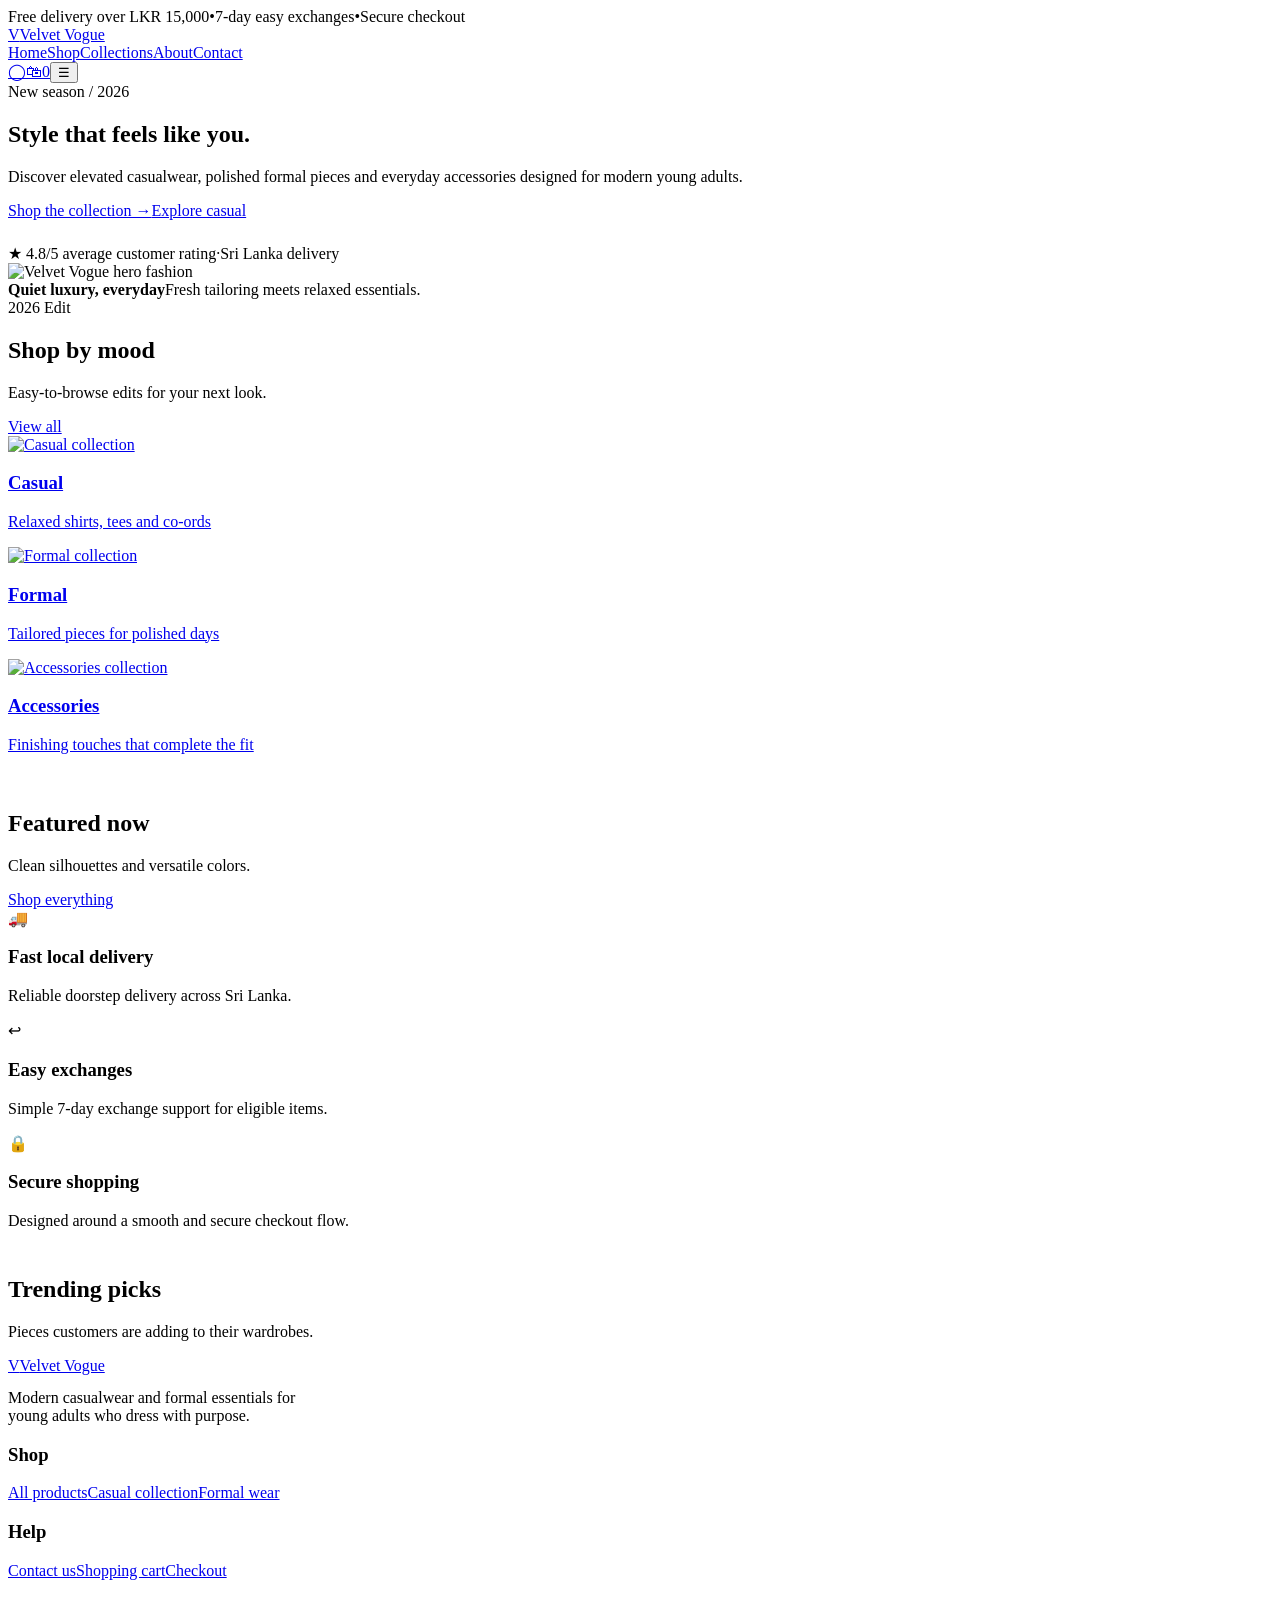
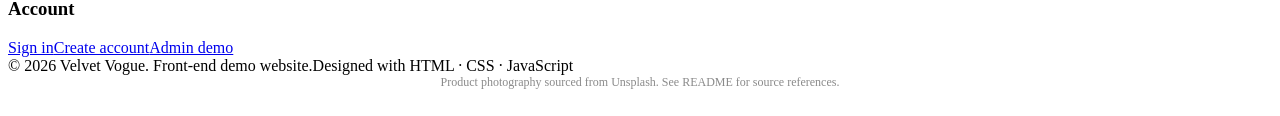
==== index.html @ 81f73acd "Add files via upload" ====
<!DOCTYPE html><html lang="en"><head><meta charset="UTF-8"><meta name="viewport" content="width=device-width, initial-scale=1.0"><title>Modern Fashion Store | Velvet Vogue</title><meta name="description" content="Velvet Vogue modern fashion e-commerce website"><link rel="stylesheet" href="css/styles.css"></head><body><header><div class="topbar"><div class="topbar-inner"><span>Free delivery over LKR 15,000</span><span>•</span><span>7-day easy exchanges</span><span>•</span><span>Secure checkout</span></div></div><nav class="navbar"><div class="container navbar-inner"><a class="logo" href="index.html"><span class="logo-mark">V</span><span>Velvet Vogue</span></a><div class="nav-links" id="nav-links"><a href="index.html">Home</a><a href="products.html">Shop</a><a href="collection.html">Collections</a><a href="about.html">About</a><a href="contact.html">Contact</a></div><div class="nav-actions"><a class="icon-btn" href="login.html" title="Account">◯</a><a class="icon-btn" href="cart.html" title="Cart">🛍<span class="cart-badge" data-cart-count>0</span></a><button class="menu-btn" id="menu-btn" aria-label="Menu">☰</button></div></div></nav></header><main><section class="hero"><div class="container hero-grid"><div class="hero-copy"><span class="eyebrow">New season / 2026</span><h1>Style that feels like <span style="color:var(--accent)">you.</span></h1><p>Discover elevated casualwear, polished formal pieces and everyday accessories designed for modern young adults.</p><div class="hero-actions"><a class="btn btn-primary" href="products.html">Shop the collection →</a><a class="btn btn-secondary" href="collection.html">Explore casual</a></div><div class="inline" style="margin-top:24px"><span class="small">★ 4.8/5 average customer rating</span><span class="small">·</span><span class="small">Sri Lanka delivery</span></div></div><div class="hero-visual"><img src="https://images.unsplash.com/photo-1520975954732-35dd22299614?auto=format&fit=crop&w=1000&q=85" alt="Velvet Vogue hero fashion"><div class="floating-card"><div><strong>Quiet luxury, everyday</strong><span>Fresh tailoring meets relaxed essentials.</span></div><span class="btn btn-secondary">2026 Edit</span></div></div></div></section><section class="section"><div class="container"><div class="section-head"><div><h2>Shop by mood</h2><p>Easy-to-browse edits for your next look.</p></div><a href="products.html" class="btn btn-secondary">View all</a></div><div class="category-grid"><a class="category-card" href="collection.html"><img src="https://images.unsplash.com/photo-1523398002811-999ca8dec234?auto=format&fit=crop&w=1000&q=85" alt="Casual collection"><div class="category-overlay"><h3>Casual</h3><p>Relaxed shirts, tees and co-ords</p></div></a><a class="category-card" href="products.html"><img src="https://images.unsplash.com/photo-1520975954732-35dd22299614?auto=format&fit=crop&w=1000&q=85" alt="Formal collection"><div class="category-overlay"><h3>Formal</h3><p>Tailored pieces for polished days</p></div></a><a class="category-card" href="products.html"><img src="https://images.unsplash.com/photo-1622445275576-721325763afe?auto=format&fit=crop&w=1000&q=85" alt="Accessories collection"><div class="category-overlay"><h3>Accessories</h3><p>Finishing touches that complete the fit</p></div></a></div></div></section><section class="section" style="padding-top:20px"><div class="container"><div class="section-head"><div><h2>Featured now</h2><p>Clean silhouettes and versatile colors.</p></div><a href="products.html" class="btn btn-secondary">Shop everything</a></div><div class="grid-4" id="featured-products"></div></div></section><section class="section"><div class="container"><div class="feature-band"><div class="feature"><div class="feature-icon">🚚</div><div><h3>Fast local delivery</h3><p>Reliable doorstep delivery across Sri Lanka.</p></div></div><div class="feature"><div class="feature-icon">↩</div><div><h3>Easy exchanges</h3><p>Simple 7-day exchange support for eligible items.</p></div></div><div class="feature"><div class="feature-icon">🔒</div><div><h3>Secure shopping</h3><p>Designed around a smooth and secure checkout flow.</p></div></div></div></div></section><section class="section" style="padding-top:10px"><div class="container"><div class="section-head"><div><h2>Trending picks</h2><p>Pieces customers are adding to their wardrobes.</p></div></div><div class="grid-4" id="trending-products"></div></div></section></main><footer class="footer"><div class="container footer-grid"><div><a class="logo" href="index.html"><span class="logo-mark">V</span><span>Velvet Vogue</span></a><p style="max-width:330px;margin-top:14px">Modern casualwear and formal essentials for young adults who dress with purpose.</p></div><div><h3>Shop</h3><a href="products.html">All products</a><a href="collection.html">Casual collection</a><a href="products.html">Formal wear</a></div><div><h3>Help</h3><a href="contact.html">Contact us</a><a href="cart.html">Shopping cart</a><a href="checkout.html">Checkout</a></div><div><h3>Account</h3><a href="login.html">Sign in</a><a href="register.html">Create account</a><a href="admin.html">Admin demo</a></div></div><div class="container footer-bottom"><span>© 2026 Velvet Vogue. Front-end demo website.</span><span>Designed with HTML · CSS · JavaScript</span></div></footer><div class="toast"></div><script src="js/app.js"></script><!-- Image source credit --><div class="container" style="padding:0 0 18px;text-align:center;font-size:12px;color:#8a8a8a">Product photography sourced from Unsplash. See README for source references.</div></body></html>
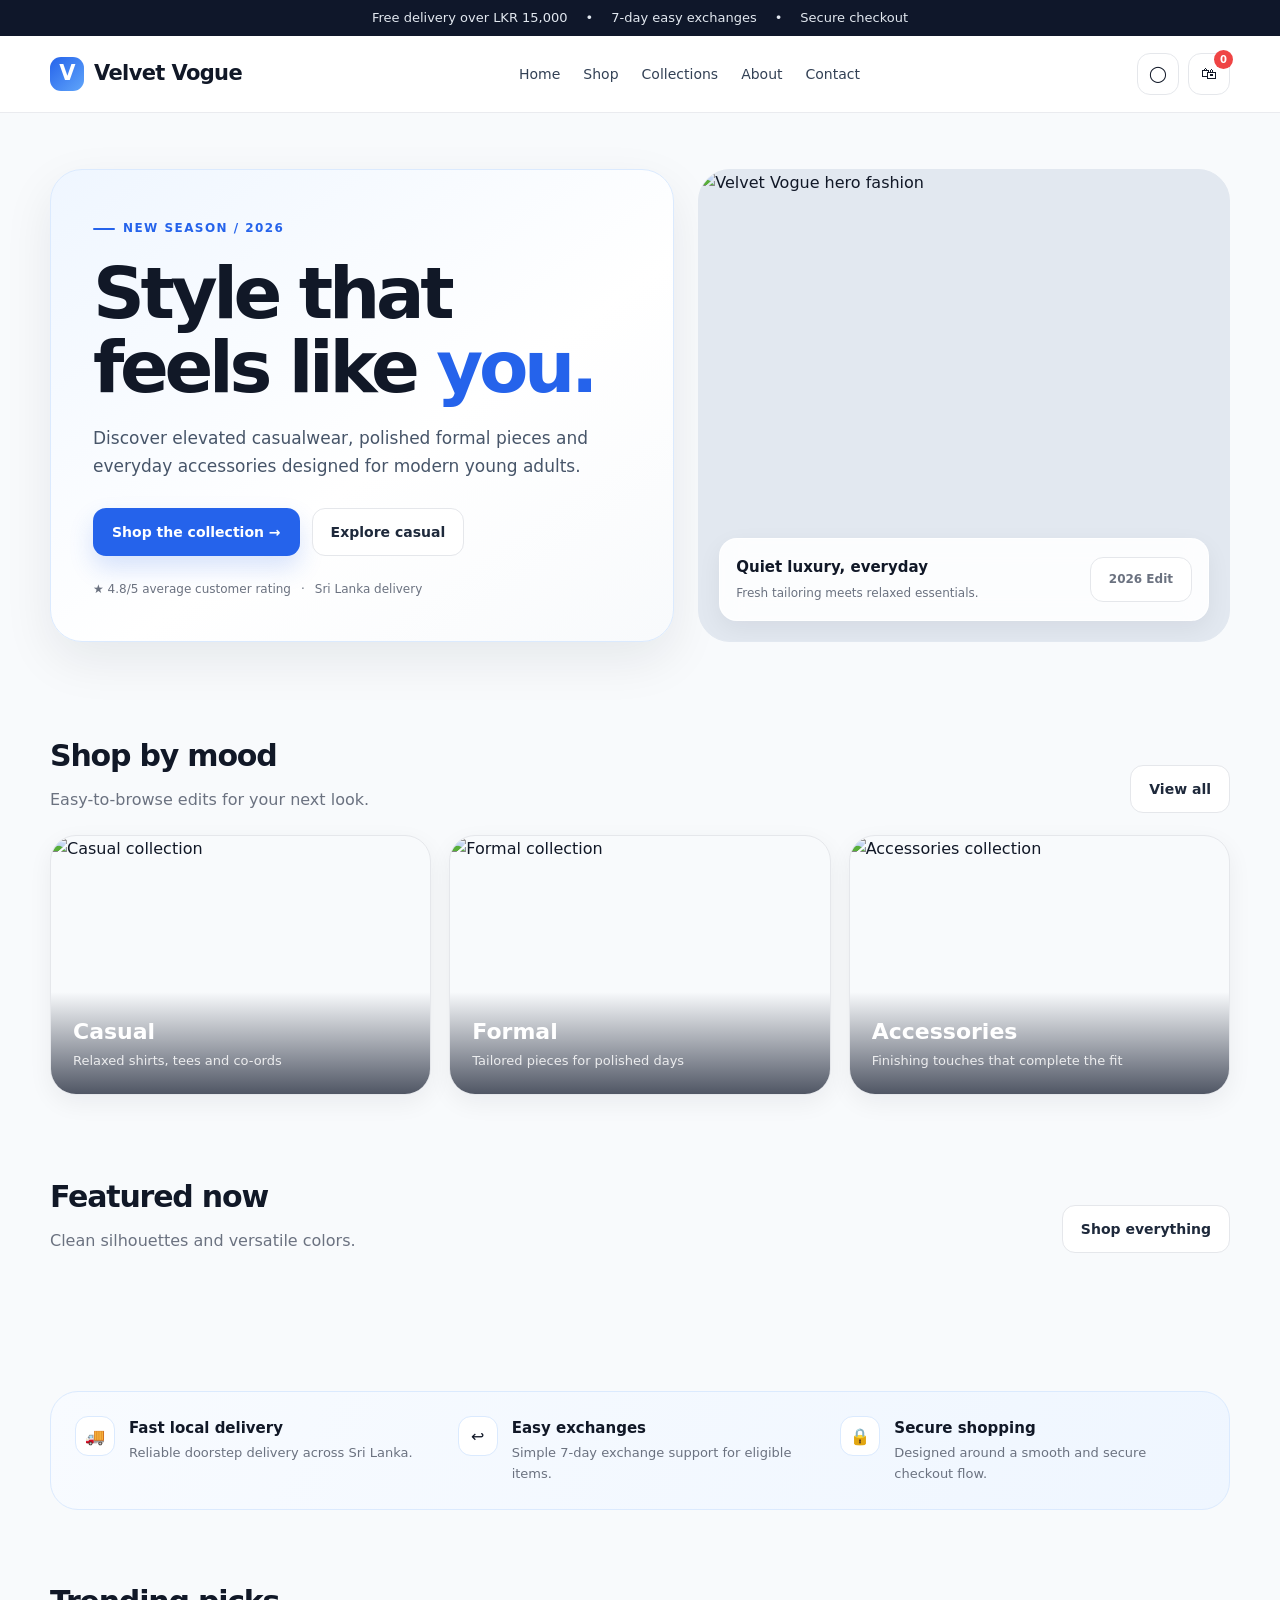
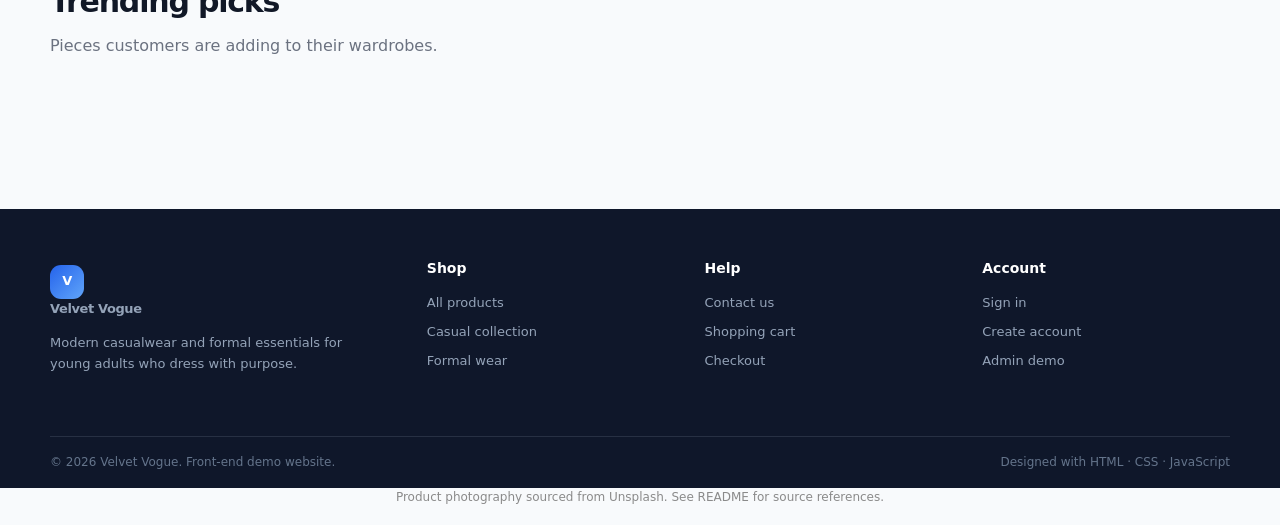
==== commit 3563bf88: "Fix HTML structure and update stylesheet link" ====
--- a/index.html
+++ b/index.html
@@ -1 +1 @@
-<!DOCTYPE html><html lang="en"><head><meta charset="UTF-8"><meta name="viewport" content="width=device-width, initial-scale=1.0"><title>Modern Fashion Store | Velvet Vogue</title><meta name="description" content="Velvet Vogue modern fashion e-commerce website"><link rel="stylesheet" href="css/styles.css"></head><body><header><div class="topbar"><div class="topbar-inner"><span>Free delivery over LKR 15,000</span><span>•</span><span>7-day easy exchanges</span><span>•</span><span>Secure checkout</span></div></div><nav class="navbar"><div class="container navbar-inner"><a class="logo" href="index.html"><span class="logo-mark">V</span><span>Velvet Vogue</span></a><div class="nav-links" id="nav-links"><a href="index.html">Home</a><a href="products.html">Shop</a><a href="collection.html">Collections</a><a href="about.html">About</a><a href="contact.html">Contact</a></div><div class="nav-actions"><a class="icon-btn" href="login.html" title="Account">◯</a><a class="icon-btn" href="cart.html" title="Cart">🛍<span class="cart-badge" data-cart-count>0</span></a><button class="menu-btn" id="menu-btn" aria-label="Menu">☰</button></div></div></nav></header><main><section class="hero"><div class="container hero-grid"><div class="hero-copy"><span class="eyebrow">New season / 2026</span><h1>Style that feels like <span style="color:var(--accent)">you.</span></h1><p>Discover elevated casualwear, polished formal pieces and everyday accessories designed for modern young adults.</p><div class="hero-actions"><a class="btn btn-primary" href="products.html">Shop the collection →</a><a class="btn btn-secondary" href="collection.html">Explore casual</a></div><div class="inline" style="margin-top:24px"><span class="small">★ 4.8/5 average customer rating</span><span class="small">·</span><span class="small">Sri Lanka delivery</span></div></div><div class="hero-visual"><img src="https://images.unsplash.com/photo-1520975954732-35dd22299614?auto=format&fit=crop&w=1000&q=85" alt="Velvet Vogue hero fashion"><div class="floating-card"><div><strong>Quiet luxury, everyday</strong><span>Fresh tailoring meets relaxed essentials.</span></div><span class="btn btn-secondary">2026 Edit</span></div></div></div></section><section class="section"><div class="container"><div class="section-head"><div><h2>Shop by mood</h2><p>Easy-to-browse edits for your next look.</p></div><a href="products.html" class="btn btn-secondary">View all</a></div><div class="category-grid"><a class="category-card" href="collection.html"><img src="https://images.unsplash.com/photo-1523398002811-999ca8dec234?auto=format&fit=crop&w=1000&q=85" alt="Casual collection"><div class="category-overlay"><h3>Casual</h3><p>Relaxed shirts, tees and co-ords</p></div></a><a class="category-card" href="products.html"><img src="https://images.unsplash.com/photo-1520975954732-35dd22299614?auto=format&fit=crop&w=1000&q=85" alt="Formal collection"><div class="category-overlay"><h3>Formal</h3><p>Tailored pieces for polished days</p></div></a><a class="category-card" href="products.html"><img src="https://images.unsplash.com/photo-1622445275576-721325763afe?auto=format&fit=crop&w=1000&q=85" alt="Accessories collection"><div class="category-overlay"><h3>Accessories</h3><p>Finishing touches that complete the fit</p></div></a></div></div></section><section class="section" style="padding-top:20px"><div class="container"><div class="section-head"><div><h2>Featured now</h2><p>Clean silhouettes and versatile colors.</p></div><a href="products.html" class="btn btn-secondary">Shop everything</a></div><div class="grid-4" id="featured-products"></div></div></section><section class="section"><div class="container"><div class="feature-band"><div class="feature"><div class="feature-icon">🚚</div><div><h3>Fast local delivery</h3><p>Reliable doorstep delivery across Sri Lanka.</p></div></div><div class="feature"><div class="feature-icon">↩</div><div><h3>Easy exchanges</h3><p>Simple 7-day exchange support for eligible items.</p></div></div><div class="feature"><div class="feature-icon">🔒</div><div><h3>Secure shopping</h3><p>Designed around a smooth and secure checkout flow.</p></div></div></div></div></section><section class="section" style="padding-top:10px"><div class="container"><div class="section-head"><div><h2>Trending picks</h2><p>Pieces customers are adding to their wardrobes.</p></div></div><div class="grid-4" id="trending-products"></div></div></section></main><footer class="footer"><div class="container footer-grid"><div><a class="logo" href="index.html"><span class="logo-mark">V</span><span>Velvet Vogue</span></a><p style="max-width:330px;margin-top:14px">Modern casualwear and formal essentials for young adults who dress with purpose.</p></div><div><h3>Shop</h3><a href="products.html">All products</a><a href="collection.html">Casual collection</a><a href="products.html">Formal wear</a></div><div><h3>Help</h3><a href="contact.html">Contact us</a><a href="cart.html">Shopping cart</a><a href="checkout.html">Checkout</a></div><div><h3>Account</h3><a href="login.html">Sign in</a><a href="register.html">Create account</a><a href="admin.html">Admin demo</a></div></div><div class="container footer-bottom"><span>© 2026 Velvet Vogue. Front-end demo website.</span><span>Designed with HTML · CSS · JavaScript</span></div></footer><div class="toast"></div><script src="js/app.js"></script><!-- Image source credit --><div class="container" style="padding:0 0 18px;text-align:center;font-size:12px;color:#8a8a8a">Product photography sourced from Unsplash. See README for source references.</div></body></html>+<!DOCTYPE html><html lang="en"><head><meta charset="UTF-8"><meta name="viewport" content="width=device-width, initial-scale=1.0"><title>Modern Fashion Store | Velvet Vogue</title><meta name="description" content="Velvet Vogue modern fashion e-commerce website"><link rel="stylesheet" href="styles.css"></head><body><header><div class="topbar"><div class="topbar-inner"><span>Free delivery over LKR 15,000</span><span>•</span><span>7-day easy exchanges</span><span>•</span><span>Secure checkout</span></div></div><nav class="navbar"><div class="container navbar-inner"><a class="logo" href="index.html"><span class="logo-mark">V</span><span>Velvet Vogue</span></a><div class="nav-links" id="nav-links"><a href="index.html">Home</a><a href="products.html">Shop</a><a href="collection.html">Collections</a><a href="about.html">About</a><a href="contact.html">Contact</a></div><div class="nav-actions"><a class="icon-btn" href="login.html" title="Account">◯</a><a class="icon-btn" href="cart.html" title="Cart">🛍<span class="cart-badge" data-cart-count>0</span></a><button class="menu-btn" id="menu-btn" aria-label="Menu">☰</button></div></div></nav></header><main><section class="hero"><div class="container hero-grid"><div class="hero-copy"><span class="eyebrow">New season / 2026</span><h1>Style that feels like <span style="color:var(--accent)">you.</span></h1><p>Discover elevated casualwear, polished formal pieces and everyday accessories designed for modern young adults.</p><div class="hero-actions"><a class="btn btn-primary" href="products.html">Shop the collection →</a><a class="btn btn-secondary" href="collection.html">Explore casual</a></div><div class="inline" style="margin-top:24px"><span class="small">★ 4.8/5 average customer rating</span><span class="small">·</span><span class="small">Sri Lanka delivery</span></div></div><div class="hero-visual"><img src="https://images.unsplash.com/photo-1520975954732-35dd22299614?auto=format&fit=crop&w=1000&q=85" alt="Velvet Vogue hero fashion"><div class="floating-card"><div><strong>Quiet luxury, everyday</strong><span>Fresh tailoring meets relaxed essentials.</span></div><span class="btn btn-secondary">2026 Edit</span></div></div></div></section><section class="section"><div class="container"><div class="section-head"><div><h2>Shop by mood</h2><p>Easy-to-browse edits for your next look.</p></div><a href="products.html" class="btn btn-secondary">View all</a></div><div class="category-grid"><a class="category-card" href="collection.html"><img src="https://images.unsplash.com/photo-1523398002811-999ca8dec234?auto=format&fit=crop&w=1000&q=85" alt="Casual collection"><div class="category-overlay"><h3>Casual</h3><p>Relaxed shirts, tees and co-ords</p></div></a><a class="category-card" href="products.html"><img src="https://images.unsplash.com/photo-1520975954732-35dd22299614?auto=format&fit=crop&w=1000&q=85" alt="Formal collection"><div class="category-overlay"><h3>Formal</h3><p>Tailored pieces for polished days</p></div></a><a class="category-card" href="products.html"><img src="https://images.unsplash.com/photo-1622445275576-721325763afe?auto=format&fit=crop&w=1000&q=85" alt="Accessories collection"><div class="category-overlay"><h3>Accessories</h3><p>Finishing touches that complete the fit</p></div></a></div></div></section><section class="section" style="padding-top:20px"><div class="container"><div class="section-head"><div><h2>Featured now</h2><p>Clean silhouettes and versatile colors.</p></div><a href="products.html" class="btn btn-secondary">Shop everything</a></div><div class="grid-4" id="featured-products"></div></div></section><section class="section"><div class="container"><div class="feature-band"><div class="feature"><div class="feature-icon">🚚</div><div><h3>Fast local delivery</h3><p>Reliable doorstep delivery across Sri Lanka.</p></div></div><div class="feature"><div class="feature-icon">↩</div><div><h3>Easy exchanges</h3><p>Simple 7-day exchange support for eligible items.</p></div></div><div class="feature"><div class="feature-icon">🔒</div><div><h3>Secure shopping</h3><p>Designed around a smooth and secure checkout flow.</p></div></div></div></div></section><section class="section" style="padding-top:10px"><div class="container"><div class="section-head"><div><h2>Trending picks</h2><p>Pieces customers are adding to their wardrobes.</p></div></div><div class="grid-4" id="trending-products"></div></div></section></main><footer class="footer"><div class="container footer-grid"><div><a class="logo" href="index.html"><span class="logo-mark">V</span><span>Velvet Vogue</span></a><p style="max-width:330px;margin-top:14px">Modern casualwear and formal essentials for young adults who dress with purpose.</p></div><div><h3>Shop</h3><a href="products.html">All products</a><a href="collection.html">Casual collection</a><a href="products.html">Formal wear</a></div><div><h3>Help</h3><a href="contact.html">Contact us</a><a href="cart.html">Shopping cart</a><a href="checkout.html">Checkout</a></div><div><h3>Account</h3><a href="login.html">Sign in</a><a href="register.html">Create account</a><a href="admin.html">Admin demo</a></div></div><div class="container footer-bottom"><span>© 2026 Velvet Vogue. Front-end demo website.</span><span>Designed with HTML · CSS · JavaScript</span></div></footer><div class="toast"></div><script src="js/app.js"></script><!-- Image source credit --><div class="container" style="padding:0 0 18px;text-align:center;font-size:12px;color:#8a8a8a">Product photography sourced from Unsplash. See README for source references.</div></body></html>
--- a/styles.css
+++ b/styles.css
@@ -0,0 +1,178 @@
+:root {
+  --bg: #f8fafc;
+  --surface: #ffffff;
+  --surface-2: #f1f5f9;
+  --text: #111827;
+  --muted: #6b7280;
+  --line: #e5e7eb;
+  --accent: #2563eb;
+  --accent-dark: #1d4ed8;
+  --accent-soft: #eff6ff;
+  --success: #15803d;
+  --shadow: 0 18px 50px rgba(15, 23, 42, .08);
+  --shadow-sm: 0 8px 24px rgba(15, 23, 42, .06);
+  --radius: 22px;
+  --max: 1180px;
+}
+* { box-sizing: border-box; }
+html { scroll-behavior: smooth; }
+body {
+  margin: 0;
+  font-family: Inter, ui-sans-serif, system-ui, -apple-system, BlinkMacSystemFont, "Segoe UI", sans-serif;
+  background: var(--bg);
+  color: var(--text);
+  line-height: 1.6;
+}
+a { color: inherit; text-decoration: none; }
+img { max-width: 100%; display: block; }
+button, input, select, textarea { font: inherit; }
+button { cursor: pointer; }
+.container { width: min(var(--max), calc(100% - 40px)); margin: 0 auto; }
+.topbar { background: #0f172a; color: #e2e8f0; font-size: 13px; }
+.topbar-inner { min-height: 36px; display:flex; align-items:center; justify-content:center; gap: 18px; }
+.navbar { position: sticky; top:0; z-index:50; background: rgba(255,255,255,.92); backdrop-filter: blur(16px); border-bottom:1px solid rgba(229,231,235,.8); }
+.navbar-inner { min-height:76px; display:flex; align-items:center; justify-content:space-between; gap:18px; }
+.logo { display:flex; align-items:center; gap:10px; font-weight:800; letter-spacing:-.03em; font-size:21px; }
+.logo-mark { width:34px; height:34px; border-radius:11px; background: linear-gradient(135deg, #2563eb, #60a5fa); display:grid; place-items:center; color:white; font-weight:800; }
+.nav-links { display:flex; align-items:center; gap: 23px; font-size:14px; color:#334155; }
+.nav-links a:hover { color: var(--accent); }
+.nav-actions { display:flex; align-items:center; gap:9px; }
+.icon-btn, .menu-btn { width:42px; height:42px; border:1px solid var(--line); background:white; border-radius:13px; display:grid; place-items:center; position:relative; }
+.icon-btn:hover, .menu-btn:hover { border-color:#bfdbfe; background:#f8fbff; }
+.cart-badge { position:absolute; right:-4px; top:-4px; min-width:19px; height:19px; padding:0 5px; border-radius:999px; background:#ef4444; color:#fff; font-size:10px; font-weight:800; display:grid; place-items:center; }
+.menu-btn { display:none; }
+.hero { padding:56px 0 32px; }
+.hero-grid { display:grid; grid-template-columns:1.08fr .92fr; gap:24px; align-items:stretch; }
+.hero-copy { padding:42px; border-radius:32px; background:linear-gradient(145deg,#eff6ff 0%,#ffffff 58%,#f8fafc 100%); border:1px solid #dbeafe; box-shadow:var(--shadow); }
+.eyebrow { display:inline-flex; align-items:center; gap:8px; color:var(--accent); font-size:12px; font-weight:800; letter-spacing:.12em; text-transform:uppercase; }
+.eyebrow::before { content:""; width:22px; height:2px; border-radius:999px; background:var(--accent); }
+h1 { font-size: clamp(42px, 6vw, 72px); line-height:1.04; letter-spacing:-.06em; margin:17px 0 20px; }
+.hero-copy p { max-width:580px; color:#475569; font-size:17px; margin-bottom:28px; }
+.hero-actions { display:flex; flex-wrap:wrap; gap:12px; }
+.btn { display:inline-flex; align-items:center; justify-content:center; gap:9px; border:1px solid transparent; padding:12px 18px; border-radius:13px; font-weight:700; font-size:14px; transition:.2s ease; }
+.btn-primary { background:var(--accent); color:white; box-shadow:0 12px 24px rgba(37,99,235,.18); }
+.btn-primary:hover { background:var(--accent-dark); transform:translateY(-1px); }
+.btn-secondary { background:white; color:#1e293b; border-color:var(--line); }
+.btn-secondary:hover { border-color:#cbd5e1; }
+.btn-ghost { background:transparent; color:#334155; }
+.btn-danger { background:#fee2e2; color:#b91c1c; border-color:#fecaca; }
+.hero-visual { min-height:100%; position:relative; border-radius:32px; overflow:hidden; background:#e2e8f0; border:1px solid #e2e8f0; }
+.hero-visual img { width:100%; height:100%; object-fit:cover; }
+.floating-card { position:absolute; left:20px; bottom:20px; right:20px; background:rgba(255,255,255,.9); backdrop-filter: blur(12px); border:1px solid rgba(255,255,255,.8); padding:16px; border-radius:18px; display:flex; align-items:center; justify-content:space-between; box-shadow:var(--shadow-sm); }
+.floating-card strong { display:block; font-size:15px; }
+.floating-card span { color:var(--muted); font-size:12px; }
+.section { padding:58px 0; }
+.section-head { display:flex; align-items:flex-end; justify-content:space-between; gap:18px; margin-bottom:22px; }
+.section-head h2 { margin:0; font-size:30px; letter-spacing:-.04em; }
+.section-head p { color:var(--muted); margin:7px 0 0; }
+.grid-4 { display:grid; grid-template-columns:repeat(4,1fr); gap:18px; }
+.grid-3 { display:grid; grid-template-columns:repeat(3,1fr); gap:18px; }
+.card { background:var(--surface); border:1px solid var(--line); border-radius:var(--radius); box-shadow:var(--shadow-sm); overflow:hidden; }
+.product-card { position:relative; }
+.product-image { aspect-ratio: 1 / 1.08; overflow:hidden; background:#f1f5f9; position:relative; }
+.product-image img { width:100%; height:100%; object-fit:cover; transition:transform .35s ease; }
+.product-card:hover .product-image img { transform:scale(1.035); }
+.wishlist { position:absolute; right:12px; top:12px; width:38px; height:38px; border:1px solid rgba(255,255,255,.8); background:rgba(255,255,255,.92); border-radius:12px; font-size:18px; display:grid; place-items:center; }
+.tag { position:absolute; left:12px; top:12px; background:#0f172a; color:#fff; font-size:11px; font-weight:800; border-radius:999px; padding:6px 10px; }
+.card-body { padding:15px; }
+.meta { color:var(--muted); font-size:12px; }
+.card-title { font-size:15px; font-weight:750; margin:4px 0 7px; }
+.price-row { display:flex; align-items:center; justify-content:space-between; gap:10px; }
+.price { font-weight:800; }
+.old-price { color:#94a3b8; text-decoration:line-through; font-weight:500; font-size:13px; margin-left:5px; }
+.stars { color:#f59e0b; font-size:12px; letter-spacing:2px; }
+.category-grid { display:grid; grid-template-columns:repeat(3, 1fr); gap:18px; }
+.category-card { position:relative; min-height:260px; border-radius:26px; overflow:hidden; border:1px solid var(--line); box-shadow:var(--shadow-sm); }
+.category-card img { width:100%; height:100%; object-fit:cover; transition:transform .35s ease; }
+.category-card:hover img { transform:scale(1.04); }
+.category-overlay { position:absolute; inset:auto 0 0; padding:22px; background:linear-gradient(0deg, rgba(15,23,42,.72), rgba(15,23,42,0)); color:white; }
+.category-overlay h3 { margin:0 0 2px; font-size:22px; }
+.category-overlay p { margin:0; opacity:.84; font-size:13px; }
+.feature-band { border:1px solid #dbeafe; background:linear-gradient(120deg,#f8fbff,#eff6ff); border-radius:28px; padding:24px; display:grid; grid-template-columns:repeat(3, 1fr); gap:18px; }
+.feature { display:flex; gap:14px; align-items:flex-start; }
+.feature-icon { width:40px; height:40px; border-radius:13px; background:white; border:1px solid #dbeafe; display:grid; place-items:center; flex:0 0 auto; }
+.feature h3 { margin:0 0 3px; font-size:15px; }
+.feature p { margin:0; color:var(--muted); font-size:13px; }
+.page-hero { padding:48px 0 24px; }
+.page-hero-box { background:linear-gradient(135deg,#eef5ff,#fff); border:1px solid #dbeafe; border-radius:28px; padding:36px; }
+.page-hero h1 { font-size:54px; margin:12px 0; }
+.filters { display:flex; flex-wrap:wrap; gap:10px; align-items:center; padding:16px; border:1px solid var(--line); background:white; border-radius:18px; margin-bottom:20px; }
+.filters select, .filters input { height:42px; border:1px solid var(--line); border-radius:11px; padding:0 12px; background:#fff; color:#334155; }
+.search-box { flex:1; min-width:220px; display:flex; gap:8px; }
+.search-box input { flex:1; }
+.form-grid { display:grid; grid-template-columns:repeat(2,1fr); gap:16px; }
+.form-group { display:flex; flex-direction:column; gap:7px; }
+.form-group.full { grid-column:1 / -1; }
+.form-group label { font-size:13px; font-weight:700; color:#334155; }
+.form-group input, .form-group textarea, .form-group select { border:1px solid var(--line); padding:12px 13px; border-radius:12px; background:#fff; outline:none; }
+.form-group textarea { min-height:125px; resize:vertical; }
+.form-group input:focus, .form-group textarea:focus, .form-group select:focus { border-color:#93c5fd; box-shadow:0 0 0 4px #dbeafe; }
+.two-col { display:grid; grid-template-columns:1.2fr .8fr; gap:22px; }
+.panel { padding:22px; background:#fff; border:1px solid var(--line); border-radius:24px; box-shadow:var(--shadow-sm); }
+.panel h2, .panel h3 { margin-top:0; letter-spacing:-.03em; }
+.detail-grid { display:grid; grid-template-columns:1fr 1fr; gap:30px; }
+.detail-media { border-radius:26px; overflow:hidden; border:1px solid var(--line); background:#eef2f7; }
+.detail-media img { width:100%; aspect-ratio: 1 / 1.08; object-fit:cover; }
+.detail-copy h1 { font-size:48px; margin:10px 0 12px; }
+.detail-price { font-size:28px; font-weight:900; margin:12px 0; }
+.option-row { display:flex; gap:8px; flex-wrap:wrap; margin:11px 0 19px; }
+.option-btn { border:1px solid var(--line); background:white; padding:9px 12px; border-radius:10px; font-size:13px; }
+.option-btn.active { border-color:var(--accent); color:var(--accent); box-shadow:0 0 0 3px #dbeafe; }
+.qty { display:inline-flex; align-items:center; border:1px solid var(--line); border-radius:12px; overflow:hidden; }
+.qty button { width:38px; height:40px; border:0; background:white; }
+.qty input { width:46px; height:40px; border:0; text-align:center; outline:none; }
+.table-wrap { overflow:auto; }
+table { width:100%; border-collapse:collapse; }
+th, td { text-align:left; padding:14px 12px; border-bottom:1px solid var(--line); vertical-align:middle; }
+th { font-size:12px; color:#64748b; text-transform:uppercase; letter-spacing:.08em; }
+.cart-item { display:grid; grid-template-columns:78px 1fr auto; gap:15px; align-items:center; padding:14px 0; border-bottom:1px solid var(--line); }
+.cart-item img { width:78px; height:88px; object-fit:cover; border-radius:15px; border:1px solid var(--line); }
+.item-info h4 { margin:0 0 4px; font-size:15px; }
+.item-info p { margin:0; color:var(--muted); font-size:12px; }
+.item-actions { display:flex; align-items:center; gap:12px; }
+.summary-row { display:flex; justify-content:space-between; gap:10px; padding:8px 0; color:#475569; font-size:14px; }
+.summary-row.total { border-top:1px solid var(--line); margin-top:8px; padding-top:15px; color:var(--text); font-weight:900; font-size:18px; }
+.empty { padding:46px 20px; text-align:center; color:var(--muted); }
+.empty h3 { color:var(--text); margin-bottom:5px; }
+.stats { display:grid; grid-template-columns:repeat(4,1fr); gap:15px; }
+.stat { padding:19px; border:1px solid var(--line); border-radius:19px; background:white; }
+.stat span { color:var(--muted); font-size:12px; }
+.stat strong { display:block; font-size:25px; margin-top:6px; }
+.footer { background:#0f172a; color:#cbd5e1; margin-top:70px; }
+.footer-grid { display:grid; grid-template-columns:1.4fr repeat(3,1fr); gap:30px; padding:48px 0; }
+.footer h3 { color:white; font-size:14px; margin:0 0 14px; }
+.footer p, .footer a { color:#94a3b8; font-size:13px; }
+.footer a { display:block; margin:8px 0; }
+.footer-bottom { border-top:1px solid rgba(148,163,184,.18); padding:16px 0; font-size:12px; color:#64748b; display:flex; justify-content:space-between; gap:15px; }
+.notice { padding:12px 14px; border-radius:12px; background:var(--accent-soft); color:#1e40af; font-size:13px; border:1px solid #dbeafe; }
+.success-box { text-align:center; padding:52px 20px; }
+.success-icon { width:66px; height:66px; border-radius:20px; background:#dcfce7; color:#166534; display:grid; place-items:center; margin:0 auto 16px; font-size:30px; }
+.small { font-size:12px; color:var(--muted); }
+.toast { position:fixed; right:20px; bottom:20px; z-index:100; background:#0f172a; color:white; border-radius:14px; padding:12px 15px; font-size:13px; box-shadow:var(--shadow); transform:translateY(20px); opacity:0; pointer-events:none; transition:.25s ease; }
+.toast.show { transform:translateY(0); opacity:1; }
+.divider { height:1px; background:var(--line); margin:22px 0; }
+.inline { display:flex; align-items:center; gap:10px; flex-wrap:wrap; }
+.right { margin-left:auto; }
+@media (max-width: 980px) {
+  .nav-links { display:none; position:absolute; top:76px; left:0; right:0; background:white; border-bottom:1px solid var(--line); padding:18px 20px; flex-direction:column; align-items:flex-start; }
+  .nav-links.open { display:flex; }
+  .menu-btn { display:grid; }
+  .hero-grid, .two-col, .detail-grid { grid-template-columns:1fr; }
+  .grid-4 { grid-template-columns:repeat(2,1fr); }
+  .grid-3, .category-grid { grid-template-columns:1fr 1fr; }
+  .footer-grid { grid-template-columns:1fr 1fr; }
+  .stats { grid-template-columns:1fr 1fr; }
+}
+@media (max-width: 640px) {
+  .container { width:min(var(--max), calc(100% - 24px)); }
+  .hero-copy, .page-hero-box { padding:26px; }
+  h1 { font-size:43px; }
+  .page-hero h1, .detail-copy h1 { font-size:38px; }
+  .grid-4, .grid-3, .category-grid, .feature-band, .form-grid { grid-template-columns:1fr; }
+  .navbar-inner { min-height:68px; }
+  .nav-links { top:68px; }
+  .cart-item { grid-template-columns:64px 1fr; }
+  .item-actions { grid-column:2; justify-content:space-between; }
+  .footer-grid { grid-template-columns:1fr; }
+  .footer-bottom { flex-direction:column; }
+}
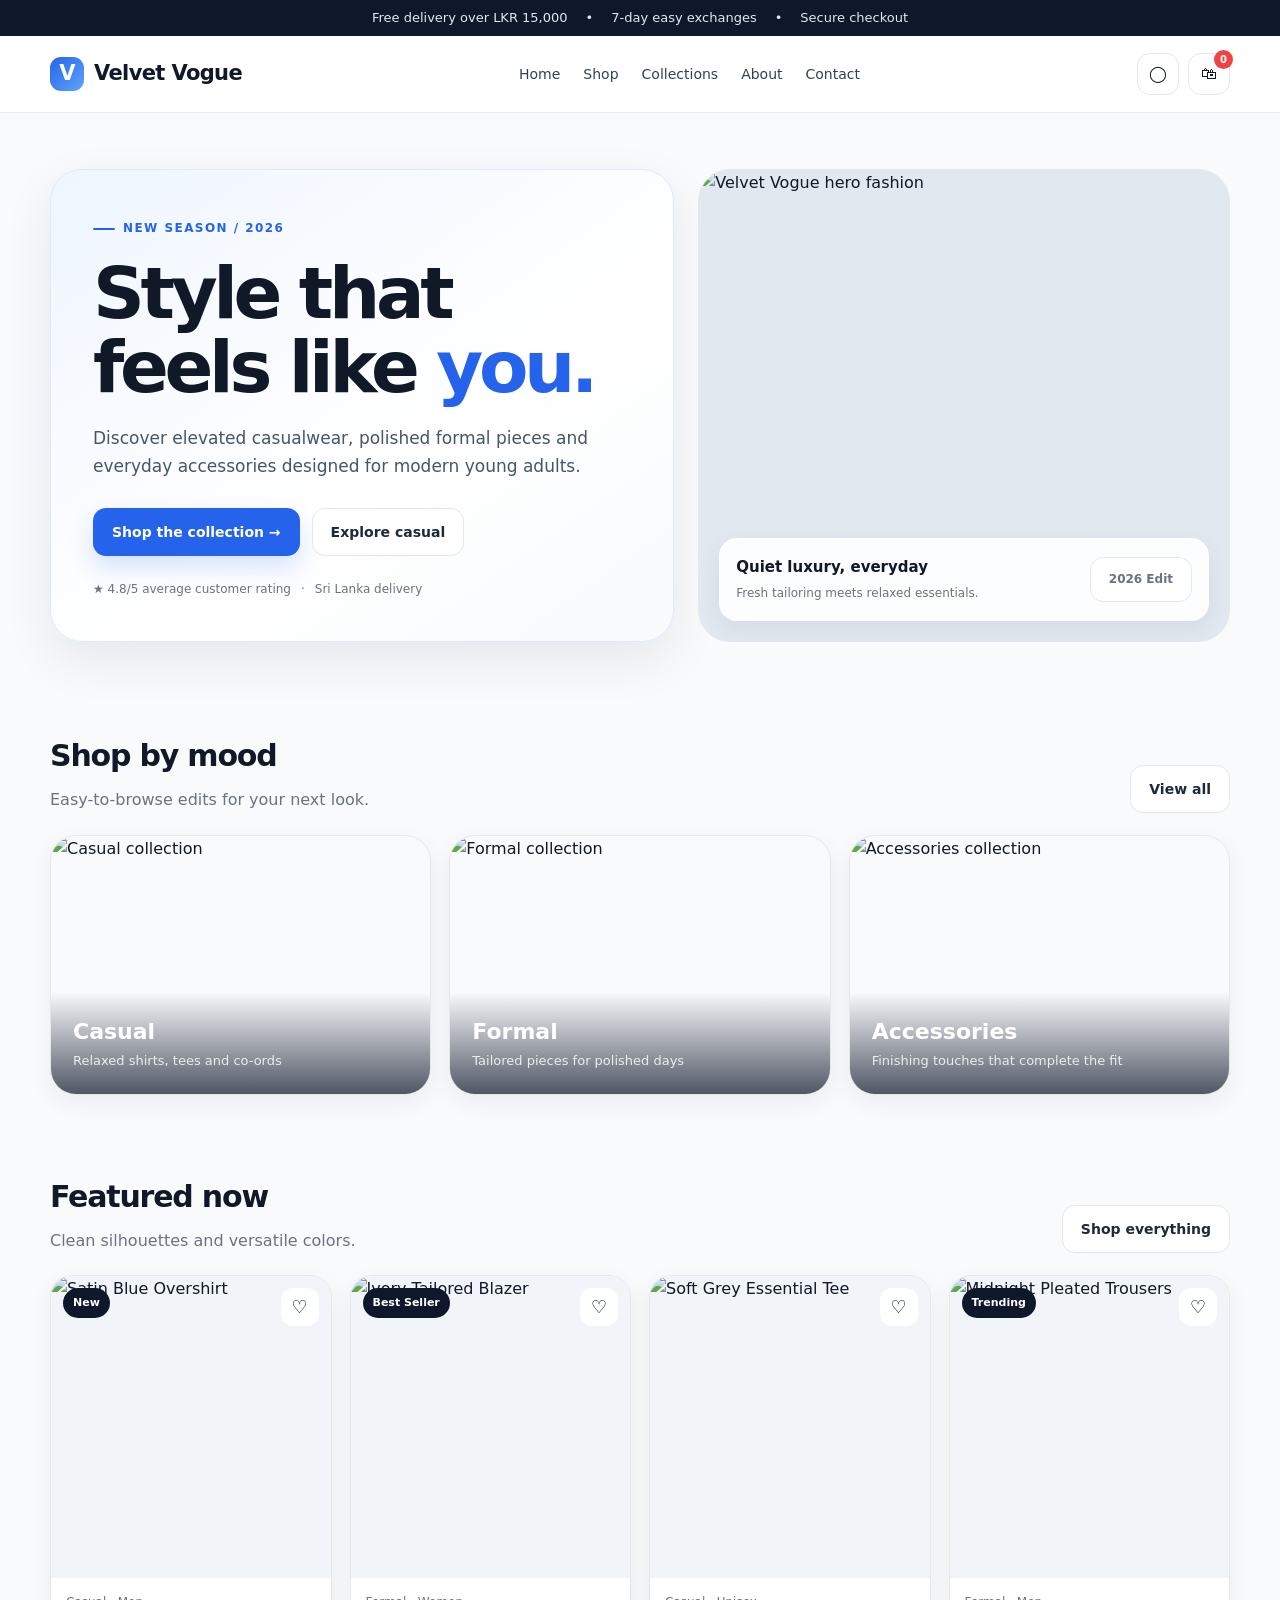
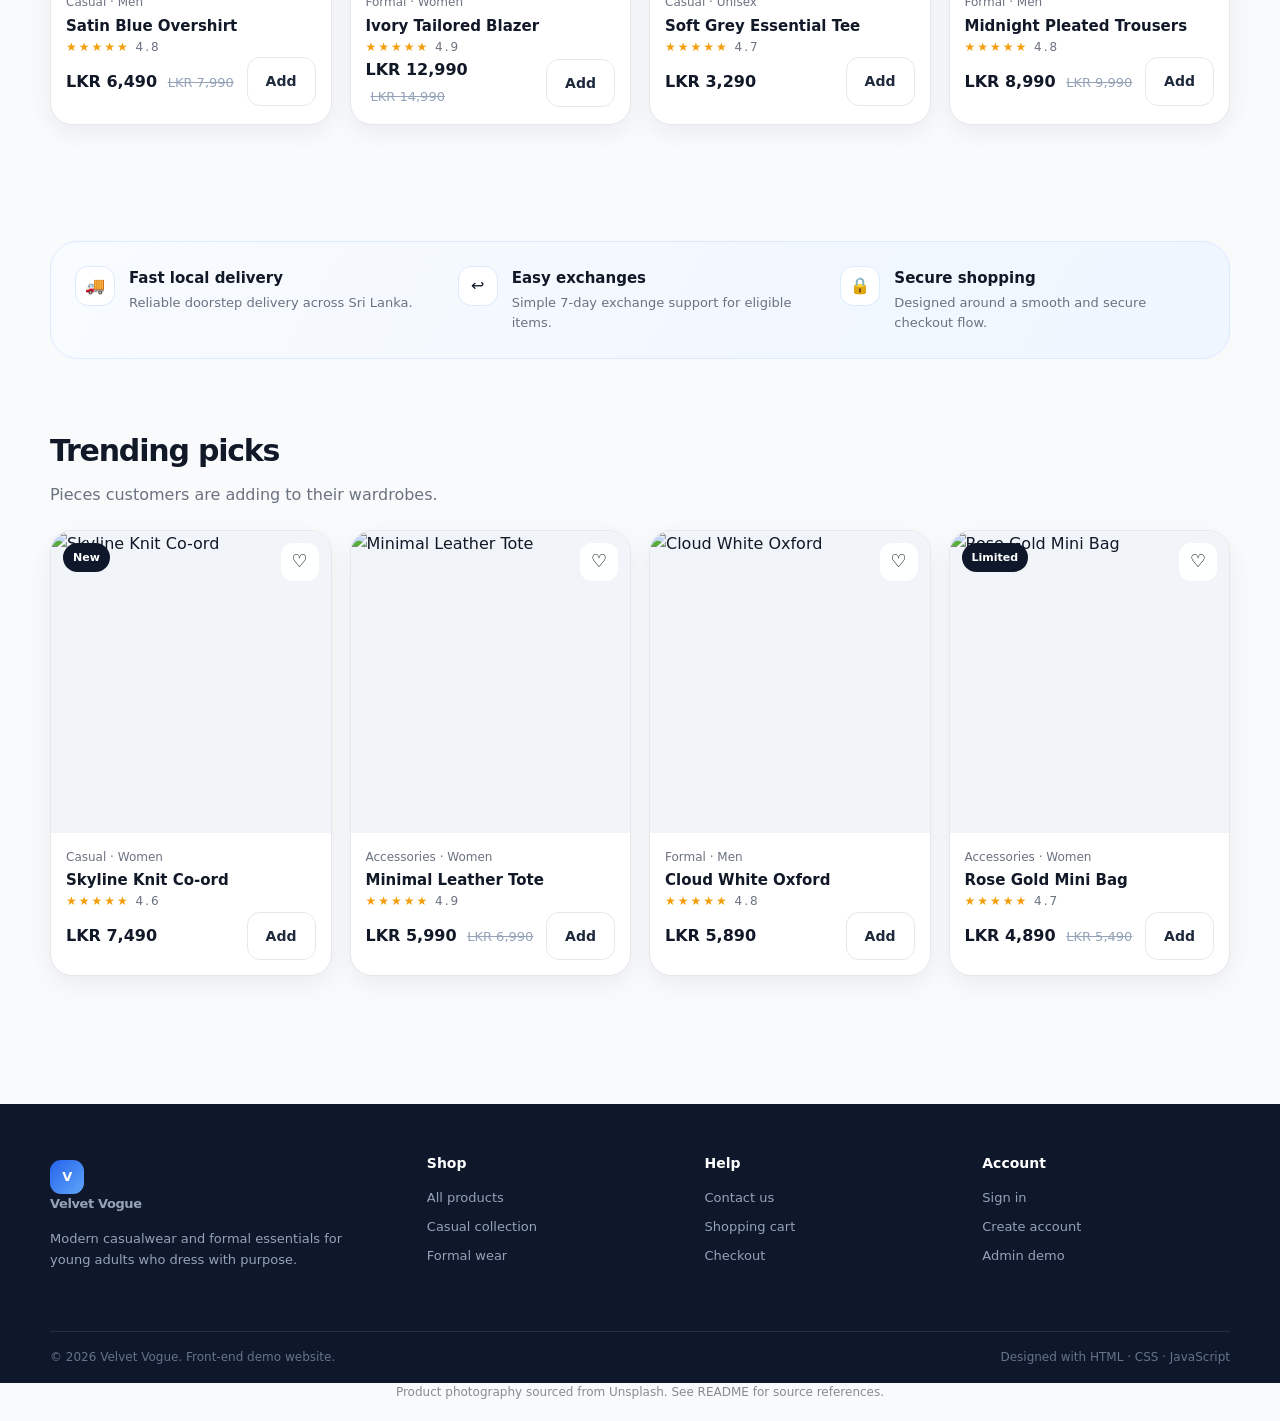
==== commit 357d3591: "Update index.html structure and content" ====
--- a/index.html
+++ b/index.html
@@ -1 +1 @@
-<!DOCTYPE html><html lang="en"><head><meta charset="UTF-8"><meta name="viewport" content="width=device-width, initial-scale=1.0"><title>Modern Fashion Store | Velvet Vogue</title><meta name="description" content="Velvet Vogue modern fashion e-commerce website"><link rel="stylesheet" href="styles.css"></head><body><header><div class="topbar"><div class="topbar-inner"><span>Free delivery over LKR 15,000</span><span>•</span><span>7-day easy exchanges</span><span>•</span><span>Secure checkout</span></div></div><nav class="navbar"><div class="container navbar-inner"><a class="logo" href="index.html"><span class="logo-mark">V</span><span>Velvet Vogue</span></a><div class="nav-links" id="nav-links"><a href="index.html">Home</a><a href="products.html">Shop</a><a href="collection.html">Collections</a><a href="about.html">About</a><a href="contact.html">Contact</a></div><div class="nav-actions"><a class="icon-btn" href="login.html" title="Account">◯</a><a class="icon-btn" href="cart.html" title="Cart">🛍<span class="cart-badge" data-cart-count>0</span></a><button class="menu-btn" id="menu-btn" aria-label="Menu">☰</button></div></div></nav></header><main><section class="hero"><div class="container hero-grid"><div class="hero-copy"><span class="eyebrow">New season / 2026</span><h1>Style that feels like <span style="color:var(--accent)">you.</span></h1><p>Discover elevated casualwear, polished formal pieces and everyday accessories designed for modern young adults.</p><div class="hero-actions"><a class="btn btn-primary" href="products.html">Shop the collection →</a><a class="btn btn-secondary" href="collection.html">Explore casual</a></div><div class="inline" style="margin-top:24px"><span class="small">★ 4.8/5 average customer rating</span><span class="small">·</span><span class="small">Sri Lanka delivery</span></div></div><div class="hero-visual"><img src="https://images.unsplash.com/photo-1520975954732-35dd22299614?auto=format&fit=crop&w=1000&q=85" alt="Velvet Vogue hero fashion"><div class="floating-card"><div><strong>Quiet luxury, everyday</strong><span>Fresh tailoring meets relaxed essentials.</span></div><span class="btn btn-secondary">2026 Edit</span></div></div></div></section><section class="section"><div class="container"><div class="section-head"><div><h2>Shop by mood</h2><p>Easy-to-browse edits for your next look.</p></div><a href="products.html" class="btn btn-secondary">View all</a></div><div class="category-grid"><a class="category-card" href="collection.html"><img src="https://images.unsplash.com/photo-1523398002811-999ca8dec234?auto=format&fit=crop&w=1000&q=85" alt="Casual collection"><div class="category-overlay"><h3>Casual</h3><p>Relaxed shirts, tees and co-ords</p></div></a><a class="category-card" href="products.html"><img src="https://images.unsplash.com/photo-1520975954732-35dd22299614?auto=format&fit=crop&w=1000&q=85" alt="Formal collection"><div class="category-overlay"><h3>Formal</h3><p>Tailored pieces for polished days</p></div></a><a class="category-card" href="products.html"><img src="https://images.unsplash.com/photo-1622445275576-721325763afe?auto=format&fit=crop&w=1000&q=85" alt="Accessories collection"><div class="category-overlay"><h3>Accessories</h3><p>Finishing touches that complete the fit</p></div></a></div></div></section><section class="section" style="padding-top:20px"><div class="container"><div class="section-head"><div><h2>Featured now</h2><p>Clean silhouettes and versatile colors.</p></div><a href="products.html" class="btn btn-secondary">Shop everything</a></div><div class="grid-4" id="featured-products"></div></div></section><section class="section"><div class="container"><div class="feature-band"><div class="feature"><div class="feature-icon">🚚</div><div><h3>Fast local delivery</h3><p>Reliable doorstep delivery across Sri Lanka.</p></div></div><div class="feature"><div class="feature-icon">↩</div><div><h3>Easy exchanges</h3><p>Simple 7-day exchange support for eligible items.</p></div></div><div class="feature"><div class="feature-icon">🔒</div><div><h3>Secure shopping</h3><p>Designed around a smooth and secure checkout flow.</p></div></div></div></div></section><section class="section" style="padding-top:10px"><div class="container"><div class="section-head"><div><h2>Trending picks</h2><p>Pieces customers are adding to their wardrobes.</p></div></div><div class="grid-4" id="trending-products"></div></div></section></main><footer class="footer"><div class="container footer-grid"><div><a class="logo" href="index.html"><span class="logo-mark">V</span><span>Velvet Vogue</span></a><p style="max-width:330px;margin-top:14px">Modern casualwear and formal essentials for young adults who dress with purpose.</p></div><div><h3>Shop</h3><a href="products.html">All products</a><a href="collection.html">Casual collection</a><a href="products.html">Formal wear</a></div><div><h3>Help</h3><a href="contact.html">Contact us</a><a href="cart.html">Shopping cart</a><a href="checkout.html">Checkout</a></div><div><h3>Account</h3><a href="login.html">Sign in</a><a href="register.html">Create account</a><a href="admin.html">Admin demo</a></div></div><div class="container footer-bottom"><span>© 2026 Velvet Vogue. Front-end demo website.</span><span>Designed with HTML · CSS · JavaScript</span></div></footer><div class="toast"></div><script src="js/app.js"></script><!-- Image source credit --><div class="container" style="padding:0 0 18px;text-align:center;font-size:12px;color:#8a8a8a">Product photography sourced from Unsplash. See README for source references.</div></body></html>
+<!DOCTYPE html><html lang="en"><head><meta charset="UTF-8"><meta name="viewport" content="width=device-width, initial-scale=1.0"><title>Modern Fashion Store | Velvet Vogue</title><meta name="description" content="Velvet Vogue modern fashion e-commerce website"><link rel="stylesheet" href="styles.css"></head><body><header><div class="topbar"><div class="topbar-inner"><span>Free delivery over LKR 15,000</span><span>•</span><span>7-day easy exchanges</span><span>•</span><span>Secure checkout</span></div></div><nav class="navbar"><div class="container navbar-inner"><a class="logo" href="index.html"><span class="logo-mark">V</span><span>Velvet Vogue</span></a><div class="nav-links" id="nav-links"><a href="index.html">Home</a><a href="products.html">Shop</a><a href="collection.html">Collections</a><a href="about.html">About</a><a href="contact.html">Contact</a></div><div class="nav-actions"><a class="icon-btn" href="login.html" title="Account">◯</a><a class="icon-btn" href="cart.html" title="Cart">🛍<span class="cart-badge" data-cart-count>0</span></a><button class="menu-btn" id="menu-btn" aria-label="Menu">☰</button></div></div></nav></header><main><section class="hero"><div class="container hero-grid"><div class="hero-copy"><span class="eyebrow">New season / 2026</span><h1>Style that feels like <span style="color:var(--accent)">you.</span></h1><p>Discover elevated casualwear, polished formal pieces and everyday accessories designed for modern young adults.</p><div class="hero-actions"><a class="btn btn-primary" href="products.html">Shop the collection →</a><a class="btn btn-secondary" href="collection.html">Explore casual</a></div><div class="inline" style="margin-top:24px"><span class="small">★ 4.8/5 average customer rating</span><span class="small">·</span><span class="small">Sri Lanka delivery</span></div></div><div class="hero-visual"><img src="https://images.unsplash.com/photo-1520975954732-35dd22299614?auto=format&fit=crop&w=1000&q=85" alt="Velvet Vogue hero fashion"><div class="floating-card"><div><strong>Quiet luxury, everyday</strong><span>Fresh tailoring meets relaxed essentials.</span></div><span class="btn btn-secondary">2026 Edit</span></div></div></div></section><section class="section"><div class="container"><div class="section-head"><div><h2>Shop by mood</h2><p>Easy-to-browse edits for your next look.</p></div><a href="products.html" class="btn btn-secondary">View all</a></div><div class="category-grid"><a class="category-card" href="collection.html"><img src="https://images.unsplash.com/photo-1523398002811-999ca8dec234?auto=format&fit=crop&w=1000&q=85" alt="Casual collection"><div class="category-overlay"><h3>Casual</h3><p>Relaxed shirts, tees and co-ords</p></div></a><a class="category-card" href="products.html"><img src="https://images.unsplash.com/photo-1520975954732-35dd22299614?auto=format&fit=crop&w=1000&q=85" alt="Formal collection"><div class="category-overlay"><h3>Formal</h3><p>Tailored pieces for polished days</p></div></a><a class="category-card" href="products.html"><img src="https://images.unsplash.com/photo-1622445275576-721325763afe?auto=format&fit=crop&w=1000&q=85" alt="Accessories collection"><div class="category-overlay"><h3>Accessories</h3><p>Finishing touches that complete the fit</p></div></a></div></div></section><section class="section" style="padding-top:20px"><div class="container"><div class="section-head"><div><h2>Featured now</h2><p>Clean silhouettes and versatile colors.</p></div><a href="products.html" class="btn btn-secondary">Shop everything</a></div><div class="grid-4" id="featured-products"></div></div></section><section class="section"><div class="container"><div class="feature-band"><div class="feature"><div class="feature-icon">🚚</div><div><h3>Fast local delivery</h3><p>Reliable doorstep delivery across Sri Lanka.</p></div></div><div class="feature"><div class="feature-icon">↩</div><div><h3>Easy exchanges</h3><p>Simple 7-day exchange support for eligible items.</p></div></div><div class="feature"><div class="feature-icon">🔒</div><div><h3>Secure shopping</h3><p>Designed around a smooth and secure checkout flow.</p></div></div></div></div></section><section class="section" style="padding-top:10px"><div class="container"><div class="section-head"><div><h2>Trending picks</h2><p>Pieces customers are adding to their wardrobes.</p></div></div><div class="grid-4" id="trending-products"></div></div></section></main><footer class="footer"><div class="container footer-grid"><div><a class="logo" href="index.html"><span class="logo-mark">V</span><span>Velvet Vogue</span></a><p style="max-width:330px;margin-top:14px">Modern casualwear and formal essentials for young adults who dress with purpose.</p></div><div><h3>Shop</h3><a href="products.html">All products</a><a href="collection.html">Casual collection</a><a href="products.html">Formal wear</a></div><div><h3>Help</h3><a href="contact.html">Contact us</a><a href="cart.html">Shopping cart</a><a href="checkout.html">Checkout</a></div><div><h3>Account</h3><a href="login.html">Sign in</a><a href="register.html">Create account</a><a href="admin.html">Admin demo</a></div></div><div class="container footer-bottom"><span>© 2026 Velvet Vogue. Front-end demo website.</span><span>Designed with HTML · CSS · JavaScript</span></div></footer><div class="toast"></div><script src="app.js"></script><!-- Image source credit --><div class="container" style="padding:0 0 18px;text-align:center;font-size:12px;color:#8a8a8a">Product photography sourced from Unsplash. See README for source references.</div></body></html>
